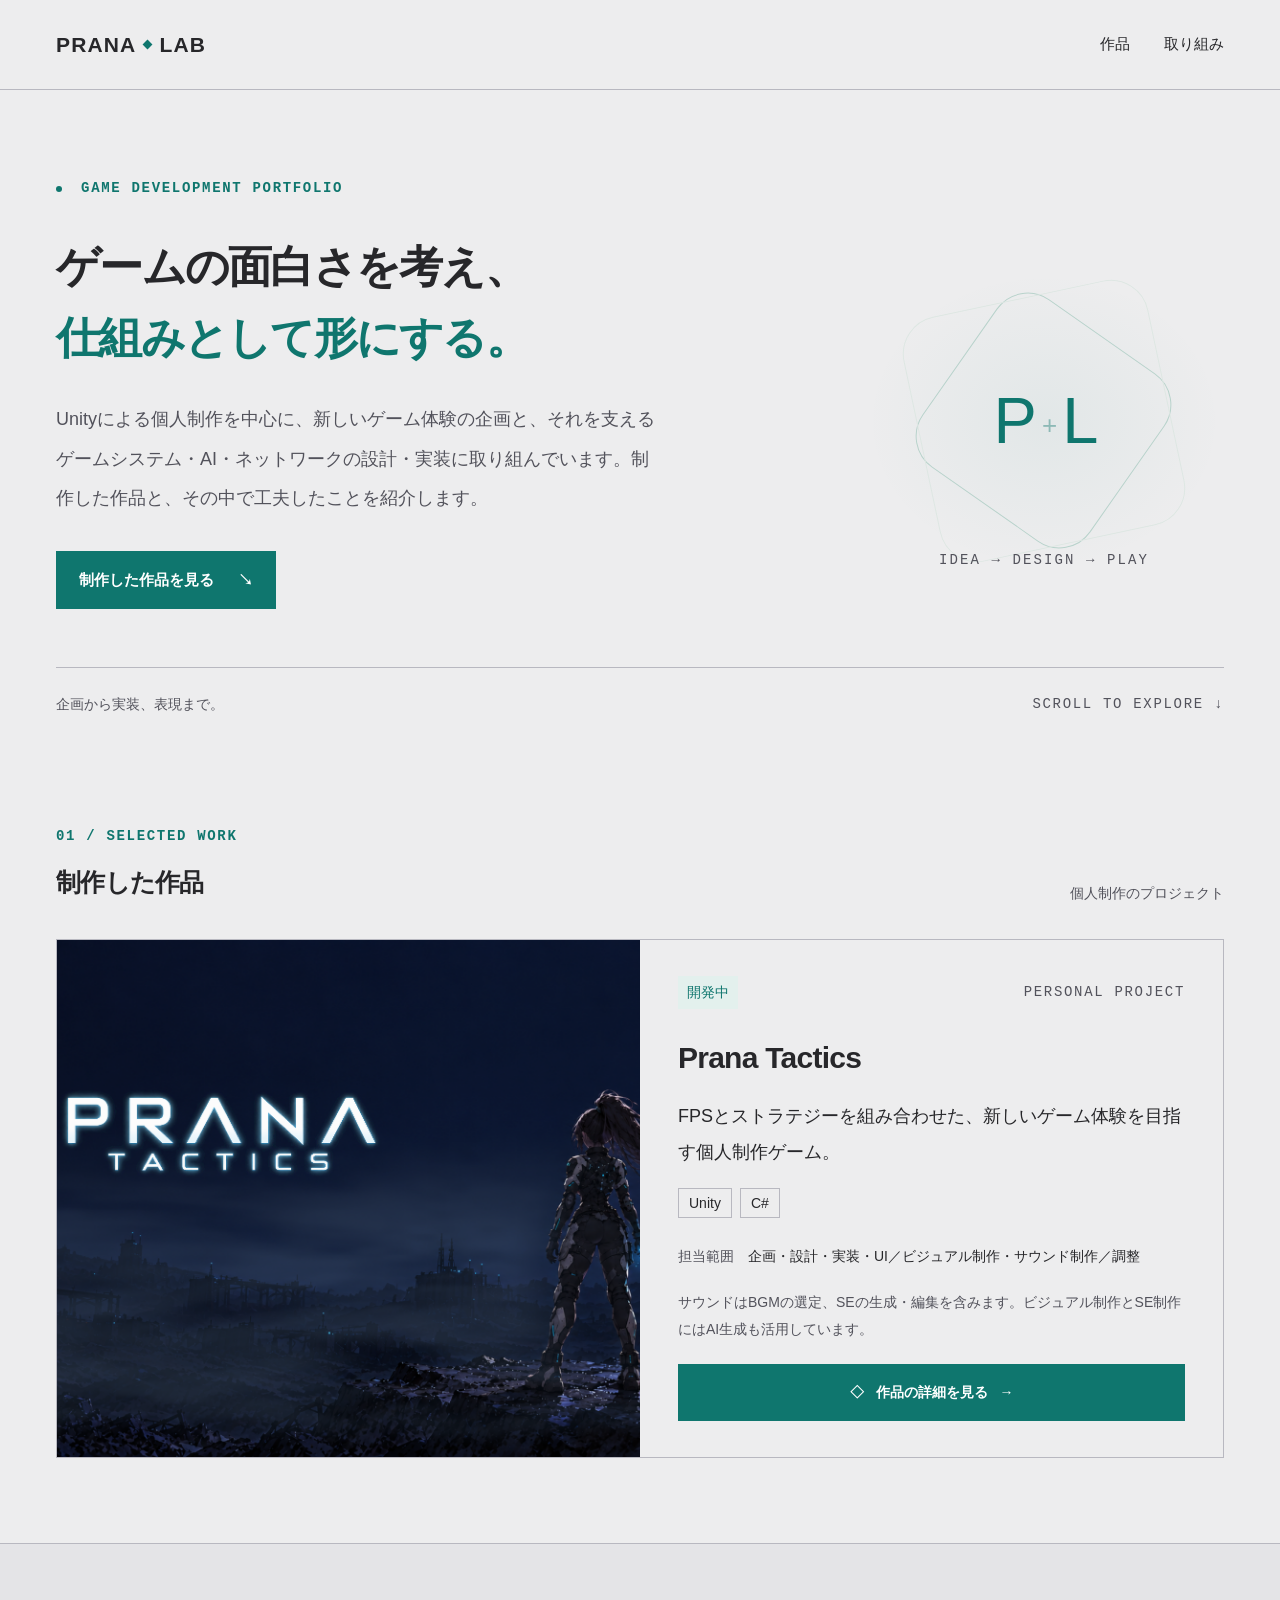
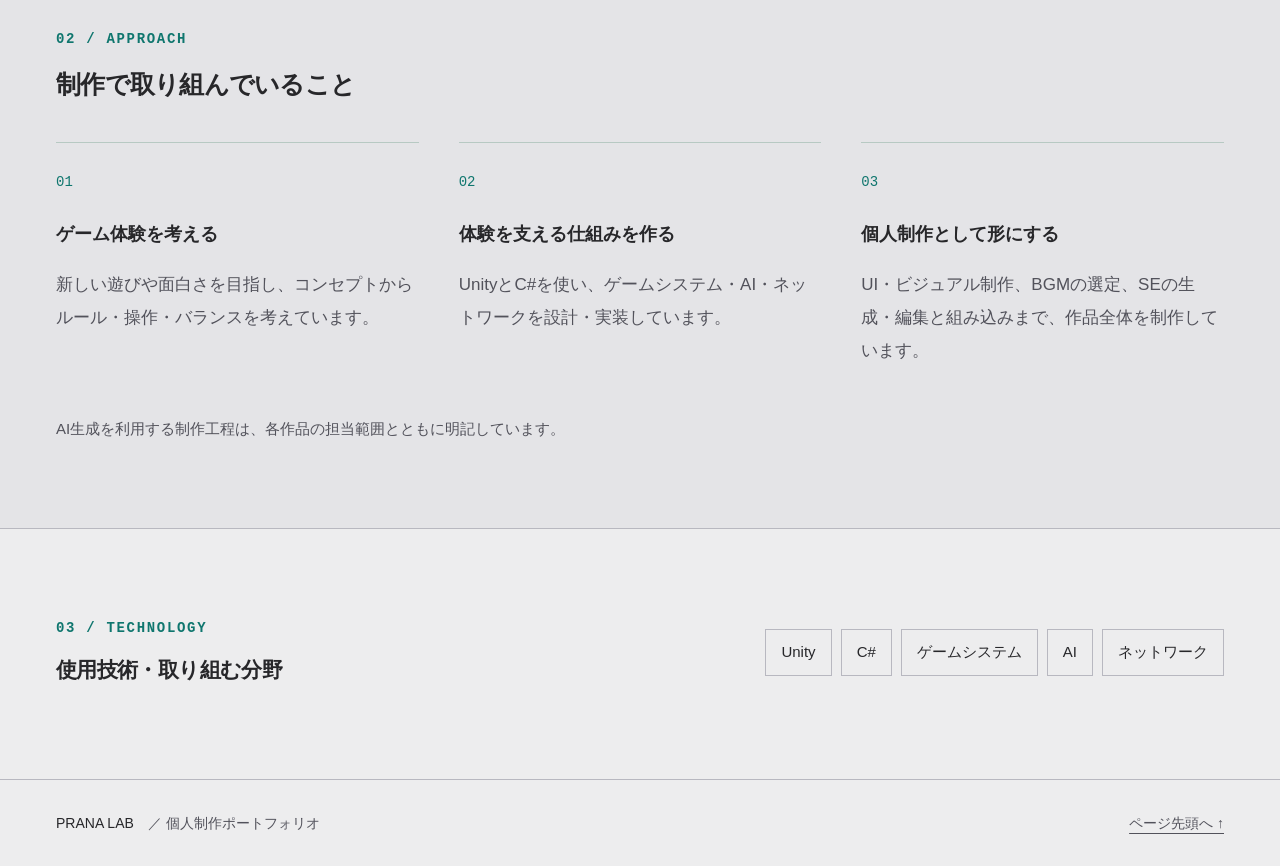
==== index.html @ 51e77785 "Initial Commit" ====
<!DOCTYPE html><html lang="ja"><head><meta charset="utf-8"><meta name="viewport" content="width=device-width, initial-scale=1"><meta name="description" content="PRANA LAB — ゲームの面白さを考え、仕組みとして形にする。Unityによる個人制作のポートフォリオ。"><meta name="referrer" content="no-referrer"><meta http-equiv="Content-Security-Policy" content="default-src 'self'; script-src 'self'; style-src 'self' 'unsafe-inline'; img-src 'self' blob: data:; media-src 'self' blob:; connect-src 'self'; object-src 'none'; base-uri 'self'; form-action 'self'"><title>ゲーム制作ポートフォリオ | PRANA LAB</title><link rel="icon" href="/favicon.svg" type="image/svg+xml"><link rel="stylesheet" href="/_astro/SiteLayout.D7xAakHT.css"></head><body><a class="skip-link" href="#main">本文へ移動</a><header class="site-header"><a class="wordmark" href="/" aria-label="PRANA LAB ホーム">PRANA<span class="wordmark-square"></span>LAB</a><nav aria-label="メインナビゲーション"><a href="/#projects">作品</a><a href="/#approach">取り組み</a></nav></header><main id="main"><section class="hero container" aria-labelledby="intro-title"><div class="eyebrow"><span class="status-dot"></span> GAME DEVELOPMENT PORTFOLIO</div><div class="hero-grid"><div><h1 id="intro-title">ゲームの面白さを考え、<br><span>仕組みとして形にする。</span></h1><p class="hero-description">Unityによる個人制作を中心に、新しいゲーム体験の企画と、それを支えるゲームシステム・AI・ネットワークの設計・実装に取り組んでいます。制作した作品と、その中で工夫したことを紹介します。</p><a class="button" href="#projects">制作した作品を見る <span aria-hidden="true">↘</span></a></div><div class="hero-mark" aria-hidden="true"><div class="orbit one"></div><div class="orbit two"></div><span class="hero-monogram">P<span>+</span>L</span><span class="hero-mark-label">IDEA → DESIGN → PLAY</span></div></div><div class="hero-bottom"><span>企画から実装、表現まで。</span><span class="mono">SCROLL TO EXPLORE ↓</span></div></section><section class="section container" id="projects" aria-labelledby="projects-title"><div class="section-heading"><div><span class="eyebrow">01 / SELECTED WORK</span><h2 id="projects-title">制作した作品</h2></div><span class="section-note">個人制作のプロジェクト</span></div><article class="project-card"><div class="project-art"><img src="/images/prana-tactics-public-card.webp" alt="Prana Tacticsの一般公開用代表画像" width="1200" height="800"></div><div class="project-copy"><div class="project-meta"><span class="badge">開発中</span><span class="mono">PERSONAL PROJECT</span></div><h3>Prana Tactics</h3><p class="project-description">FPSとストラテジーを組み合わせた、新しいゲーム体験を目指す個人制作ゲーム。</p><div class="tag-list"><span>Unity</span><span>C#</span></div><dl class="responsibility"><dt>担当範囲</dt><dd>企画・設計・実装・UI／ビジュアル制作・サウンド制作／調整</dd></dl><p class="small muted">サウンドはBGMの選定、SEの生成・編集を含みます。ビジュアル制作とSE制作にはAI生成も活用しています。</p><a class="button project-link" href="/projects/prana-tactics/"><span aria-hidden="true">◇</span> 作品の詳細を見る <span aria-hidden="true">→</span></a></div></article></section><section class="section approaches" id="approach" aria-labelledby="approach-title"><div class="container"><div class="section-heading"><div><span class="eyebrow">02 / APPROACH</span><h2 id="approach-title">制作で取り組んでいること</h2></div></div><div class="approach-grid"><article><span class="approach-number">01</span><h3>ゲーム体験を考える</h3><p>新しい遊びや面白さを目指し、コンセプトからルール・操作・バランスを考えています。</p></article><article><span class="approach-number">02</span><h3>体験を支える仕組みを作る</h3><p>UnityとC#を使い、ゲームシステム・AI・ネットワークを設計・実装しています。</p></article><article><span class="approach-number">03</span><h3>個人制作として形にする</h3><p>UI・ビジュアル制作、BGMの選定、SEの生成・編集と組み込みまで、作品全体を制作しています。</p></article></div><p class="small muted">AI生成を利用する制作工程は、各作品の担当範囲とともに明記しています。</p></div></section><section class="section container technology" aria-labelledby="technology-title"><div><span class="eyebrow">03 / TECHNOLOGY</span><h2 id="technology-title">使用技術・取り組む分野</h2></div><ul><li>Unity</li><li>C#</li><li>ゲームシステム</li><li>AI</li><li>ネットワーク</li></ul></section></main><footer class="site-footer"><span>PRANA LAB <span class="muted">／ 個人制作ポートフォリオ</span></span><a href="#main">ページ先頭へ ↑</a></footer></body></html>
---- _astro/SiteLayout.D7xAakHT.css ----
pre code.hljs{padding:1em;display:block;overflow-x:auto}code.hljs{padding:3px 5px}.hljs{color:#24292e;background:#fff}.hljs-doctag,.hljs-keyword,.hljs-meta .hljs-keyword,.hljs-template-tag,.hljs-template-variable,.hljs-type,.hljs-variable.language_{color:#d73a49}.hljs-title,.hljs-title.class_,.hljs-title.class_.inherited__,.hljs-title.function_{color:#6f42c1}.hljs-attr,.hljs-attribute,.hljs-literal,.hljs-meta,.hljs-number,.hljs-operator,.hljs-variable,.hljs-selector-attr,.hljs-selector-class,.hljs-selector-id{color:#005cc5}.hljs-regexp,.hljs-string,.hljs-meta .hljs-string{color:#032f62}.hljs-built_in,.hljs-symbol{color:#e36209}.hljs-comment,.hljs-code,.hljs-formula{color:#6a737d}.hljs-name,.hljs-quote,.hljs-selector-tag,.hljs-selector-pseudo{color:#22863a}.hljs-subst{color:#24292e}.hljs-section{color:#005cc5;font-weight:700}.hljs-bullet{color:#735c0f}.hljs-emphasis{color:#24292e;font-style:italic}.hljs-strong{color:#24292e;font-weight:700}.hljs-addition{color:#22863a;background-color:#f0fff4}.hljs-deletion{color:#b31d28;background-color:#ffeef0}:root{color-scheme:light;--bg:#ededee;--surface:#e4e4e7;--text:#27272a;--muted:#52525b;--line:#b8b8c0;--accent:#0f766e;--accent-soft:#e3f0ed;--max:1200px;font-feature-settings:"palt";scroll-behavior:smooth;scroll-padding-top:110px;font-family:-apple-system,BlinkMacSystemFont,Hiragino Kaku Gothic ProN,Yu Gothic,Meiryo,sans-serif}*{box-sizing:border-box}body{background:var(--bg);color:var(--text);-webkit-font-smoothing:antialiased;margin:0;font-size:18px;line-height:1.9}a{color:inherit;text-underline-offset:5px}button,input{font:inherit}button,a{-webkit-tap-highlight-color:transparent}button{cursor:pointer}button:disabled{cursor:wait;opacity:.6}button:focus-visible,a:focus-visible,input:focus-visible,summary:focus-visible{outline-offset:5px;outline:3px solid #14b8a6}[hidden]{display:none!important}.container{width:min(var(--max), calc(100% - 112px));margin-inline:auto}.mono,.eyebrow{letter-spacing:.12em;font-family:SFMono-Regular,Consolas,monospace;font-size:14px}.eyebrow{color:var(--accent);font-weight:600;display:block}.muted{color:var(--muted)}.small{font-size:15px;line-height:1.9}.site-header{border-bottom:1px solid var(--line);z-index:30;backdrop-filter:blur(12px);background:#ededeef7;justify-content:space-between;align-items:center;height:90px;padding:0 56px;display:flex;position:sticky;top:0}.wordmark{letter-spacing:.055em;align-items:center;gap:8px;font-family:Arial,sans-serif;font-size:21px;font-weight:800;text-decoration:none;display:flex}.wordmark-square{background:var(--accent);width:7px;height:7px;transform:rotate(45deg)}.site-header nav{align-items:center;gap:34px;font-size:15px;display:flex}.site-header nav a{text-decoration:none}.site-header nav a:hover{color:var(--accent);text-decoration:underline}.text-button{color:var(--accent);background:0 0;border:0;padding:8px;font-size:15px}.hero{padding-top:85px}.status-dot{background:var(--accent);border-radius:50%;width:6px;height:6px;margin-right:9px;display:inline-block}.hero-grid{grid-template-columns:1.35fr .65fr;align-items:center;gap:60px;margin-top:30px;display:grid}.hero h1{letter-spacing:-.04em;margin:0 0 25px;font-size:clamp(28px,3.4vw,49px);font-weight:650;line-height:1.65}.hero h1 span{color:var(--accent)}.hero-description{max-width:610px;color:var(--muted);margin:0 0 32px;font-size:18px;line-height:2.2}.button{background:var(--accent);color:#fff;border:1px solid var(--accent);justify-content:space-between;align-items:center;gap:24px;padding:14px 22px;font-size:15px;font-weight:600;text-decoration:none;transition:background .15s,transform .15s;display:inline-flex}.button:hover{background:#115e59;transform:translateY(-1px)}.hero-mark{background:radial-gradient(#0f766e0d,#0000 70%);place-items:center;height:300px;display:grid;position:relative}.hero-monogram{letter-spacing:-.06em;color:var(--accent);font-family:Arial,sans-serif;font-size:65px;font-weight:500}.hero-monogram>span{vertical-align:middle;opacity:.4;padding:0 9px;font-size:26px}.orbit{border:1px solid #b9d3cc;border-radius:38px;width:205px;height:205px;position:absolute;transform:rotate(35deg)}.orbit.two{border-color:#dee7e3;width:250px;height:250px;transform:rotate(-12deg)}.hero-mark-label{letter-spacing:.15em;color:var(--muted);font:14px monospace;position:absolute;bottom:3px}.hero-bottom{border-top:1px solid var(--line);color:var(--muted);justify-content:space-between;margin-top:58px;padding:23px 0;font-size:14px;display:flex}.section{padding-top:82px;padding-bottom:85px}.section-heading{justify-content:space-between;align-items:flex-end;gap:20px;margin-bottom:33px;display:flex}.section h2{letter-spacing:-.03em;margin:9px 0 0;font-size:25px;font-weight:600}.section-note{color:var(--muted);font-size:14px}.project-card{border:1px solid var(--line);background:var(--bg);grid-template-columns:1fr 1fr;display:grid}.project-art{background:#18181b;min-height:430px;overflow:hidden}.project-art img{object-fit:cover;width:100%;height:100%;display:block}.project-art-type{color:#dbeee9;background:radial-gradient(at 15% 85%,#123c37,#0000 70%),linear-gradient(120deg,#0000 45%,#30433f33 45% 46%,#0000 46%);flex-direction:column;justify-content:space-between;height:100%;min-height:430px;padding:38px 44px;display:flex;position:relative}.project-art-type>.mono{letter-spacing:.15em;color:#9bbab2;font-size:14px}.project-art-type>span:nth-child(2){letter-spacing:.06em;z-index:1;font-family:Arial,sans-serif;font-size:clamp(35px,4.5vw,68px);font-weight:300;line-height:1.12}.project-art-type strong{font-weight:750}.art-line{pointer-events:none;border:1px solid #5eead433;width:180px;height:180px;position:absolute;top:34px;right:24px;transform:rotate(30deg)}.project-copy{flex-direction:column;align-items:flex-start;padding:36px 38px;display:flex}.project-meta{justify-content:space-between;align-items:center;gap:20px;width:100%;display:flex}.project-meta .mono{color:var(--muted);font-size:14px}.badge{background:var(--accent-soft);color:var(--accent);padding:3px 9px;font-size:14px}.project-copy h3{letter-spacing:-.025em;margin:20px 0 12px;font-size:30px}.project-description{margin:0 0 18px;font-size:18px;line-height:2}.tag-list{gap:8px;display:flex}.tag-list span{border:1px solid var(--line);padding:1px 10px;font-size:14px}.responsibility{grid-template-columns:60px 1fr;gap:10px;margin:25px 0 5px;font-size:14px;display:grid}.responsibility dt{color:var(--muted)}.responsibility dd{margin:0}.project-copy>.small{margin-bottom:22px;font-size:14px}.project-link{justify-content:center;gap:12px;width:100%;margin-top:auto;font-size:14px}.approaches{background:var(--surface);border-block:1px solid var(--line)}.approach-grid{grid-template-columns:repeat(3,1fr);gap:40px;display:grid}.approach-grid article{border-top:1px solid #b7c9c3;padding-top:20px}.approach-number{color:var(--accent);font:14px monospace}.approach-grid h3{margin:20px 0 14px;font-size:18px;font-weight:600}.approach-grid p{color:var(--muted);font-size:17px;line-height:1.95}.approaches>.container>.small{margin:30px 0 0}.technology{justify-content:space-between;align-items:center;gap:40px;display:flex}.technology h2{font-size:21px}.technology ul{flex-wrap:wrap;gap:9px;max-width:520px;padding:0;list-style:none;display:flex}.technology li{border:1px solid var(--line);padding:8px 15px;font-size:15px}.site-footer{border-top:1px solid var(--line);justify-content:space-between;padding:30px 56px;font-size:14px;display:flex}.site-footer a{color:var(--muted)}.site-footer .muted{margin-left:10px;font-size:14px}.skip-link{z-index:100;background:var(--text);color:#fff;padding:10px;position:fixed;top:0;left:20px;transform:translateY(-110%)}.skip-link:focus{transform:none}.unlock-section{grid-template-columns:1fr 440px;align-items:center;gap:90px;min-height:calc(100vh - 175px);padding-block:100px;display:grid}.unlock-aside h1{letter-spacing:-.03em;margin:24px 0 20px;font-size:48px;line-height:1.3}.unlock-aside p{color:var(--muted);max-width:450px;font-size:18px}.back-link{color:var(--accent);margin-top:35px;font-size:15px;display:inline-block}.unlock-card{border:1px solid var(--line);background:var(--bg);padding:40px}.lock-symbol{color:var(--accent);font-size:30px}.unlock-card h2{margin:15px 0 7px;font-size:22px}.unlock-card>p{font-size:15px}.unlock-card form{margin-top:27px}.unlock-card label{margin-bottom:8px;font-size:15px;display:block}.password-field{border:1px solid #a1a1aa;margin-bottom:20px;display:flex}.password-field input{background:var(--bg);color:#27272a;border:0;width:100%;min-width:0;padding:12px;font:16px monospace}.password-field button{border:0;border-left:1px solid var(--line);background:var(--surface);min-width:65px;font-size:14px}.unlock-card .button{width:100%}.form-message{color:#b42318;min-height:1.8em;font-size:15px}.unlock-card>.small{margin-bottom:0;font-size:14px}.reading-bar{max-width:1380px;color:var(--muted);justify-content:space-between;margin:auto;padding:22px 40px;font-size:14px;display:flex}.project-navigation{border-block:1px solid var(--line);white-space:nowrap;justify-content:center;gap:30px;padding:10px 40px;font-size:15px;display:flex;overflow-x:auto}.project-navigation a{padding:8px 0;text-decoration:none}.project-navigation [aria-current]{color:var(--accent);box-shadow:0 2px var(--accent)}#breadcrumbs{overflow-wrap:anywhere;line-height:1.8}#breadcrumbs [aria-current=page]{color:var(--text);font-weight:600}.section-navigation{border:1px solid var(--line);border-left:3px solid var(--accent);background:var(--surface);max-width:1280px;margin:24px auto 0;padding:18px 22px}.section-navigation-label{margin:0 0 10px;font-size:16px;font-weight:600}.section-navigation-links{flex-wrap:wrap;gap:8px;display:flex}.section-navigation-links a{border:1px solid var(--line);border-radius:4px;padding:8px 12px;font-size:16px;text-decoration:none}.section-navigation-links a:hover{text-decoration:underline}.section-navigation-links [aria-current=page]{background:var(--text);border-color:var(--text);color:var(--surface);font-weight:600}.article-parent-navigation{border-top:1px solid var(--line);margin-top:48px;padding-top:24px}@media (width<=1360px){.section-navigation{margin-inline:40px}}@media (width<=760px){.section-navigation{margin:18px 20px 0;padding:16px}.section-navigation-links a{font-size:15px}}.reading-layout{grid-template-columns:260px minmax(0,1fr);gap:0;max-width:1360px;margin:auto;padding:55px 40px 110px;display:grid}.prose{border-left:2px solid var(--line);overflow-wrap:anywhere;min-width:0;padding-left:40px;font-size:18px;line-height:1.95}.prose h1{letter-spacing:-.02em;margin:0 0 30px;font-size:32px;line-height:1.6}.prose h2{border-bottom:1px solid var(--line);margin:65px 0 25px;padding-bottom:12px;font-size:28px}.prose h3{margin:38px 0 20px;font-size:22px}.prose h4{margin-top:34px;font-size:19px}.prose p{margin:18px 0}.prose a{color:var(--accent)}.prose table{border-collapse:collapse;width:100%;margin:24px 0;font-size:15px;display:block;overflow:auto}.prose th,.prose td{border:1px solid var(--line);vertical-align:top;text-align:left;min-width:115px;padding:12px}.prose th{background:var(--surface)}.prose code{background:var(--surface);padding:2px 4px;font-family:SFMono-Regular,Consolas,monospace;font-size:.85em}.prose pre{background:var(--surface);max-width:100%;margin:0;padding:20px;line-height:1.7;overflow:auto}.prose pre code{white-space:pre;padding:0;font-size:14px}.code-block{border:1px solid var(--line);margin:20px 0}.code-block summary{cursor:pointer;color:var(--accent);background:var(--surface);padding:10px 15px;font-size:15px}.article-toc{align-self:start;max-height:calc(100vh - 145px);padding:0 24px 0 0;position:sticky;top:115px;overflow:auto}.toc-label{letter-spacing:.1em;color:var(--muted);margin:0 0 20px;font:14px monospace}.article-toc nav{flex-direction:column;gap:12px;display:flex}.article-toc a{color:#3f3f46;font-size:14px;line-height:1.7;text-decoration:none}.article-toc a:hover,.article-toc a[data-active]{color:var(--accent);font-weight:600}.article-toc .toc-level-3{padding-left:10px;font-size:14px}.media-slot{background:var(--surface);border:1px solid var(--line);margin:30px 0}.media-fallback{min-height:180px;color:var(--muted);background:linear-gradient(140deg,#0000,#0f766e08);place-items:center;font-size:15px;display:grid}.media-slot figcaption{color:var(--muted);padding:15px 20px;font-size:14px;line-height:1.8}.media-slot img,.media-slot video{object-fit:contain;width:100%;height:auto;max-height:70vh;display:block}.media-image-button{background:0 0;border:0;width:100%;padding:0;display:block}.empty-page{min-height:70vh;padding-block:90px}.empty-page h1{font-size:35px}.project-overview .reading-layout{grid-template-columns:minmax(0,1fr);max-width:1050px}.project-overview .prose{border-left:0;padding-left:0}.project-overview .prose h1{font-size:44px}#mobile-toc-toggle{display:none}dialog{border:1px solid var(--line);background:var(--bg);max-width:95vw;max-height:95vh;color:var(--text);padding:48px 15px 15px}dialog::backdrop{background:#09090be6}dialog img{object-fit:contain;background:#11171c;max-width:88vw;max-height:80vh;display:block}dialog button{color:var(--text);background:0 0;border:0;padding:6px;position:absolute;top:10px;right:12px}@media (width>=1000px){body:has(.prose h1:first-child) .prose>h1:first-child{max-width:800px}}@media (width<=1000px){.container{width:calc(100% - 64px)}.site-header{height:78px;padding-inline:32px}.hero-grid{gap:25px}.hero-mark{height:250px}.hero h1{font-size:34px}.orbit.two{width:210px;height:210px}.orbit.one{width:170px;height:170px}.project-copy{padding:28px}.project-art-type{min-height:450px;padding:30px}.project-meta{flex-wrap:wrap;gap:5px}.approach-grid{gap:25px}.unlock-section{grid-template-columns:1fr 380px;gap:40px}.unlock-card{padding:30px}.reading-layout{grid-template-columns:230px minmax(0,1fr);padding-inline:30px}.prose{padding-left:28px}.technology{flex-direction:column;align-items:flex-start;gap:20px}}@media (width<=740px){:root{scroll-padding-top:95px}.container{width:calc(100% - 40px)}.site-header{flex-wrap:wrap;gap:8px;height:auto;min-height:78px;padding:12px 20px}.wordmark{font-size:18px}.site-header nav{flex-wrap:wrap;gap:14px;font-size:14px}.hero{padding-top:50px}.hero-grid{grid-template-columns:1fr;gap:0;margin-top:25px}.hero h1{letter-spacing:-.045em;font-size:32px;line-height:1.7}.hero-description{font-size:15px}.hero-mark{display:none}.hero-bottom{margin-top:40px;padding-block:20px}.hero-bottom .mono{letter-spacing:.03em;font-size:14px}.section{padding-block:55px}.section-heading{align-items:flex-start}.section h2{font-size:22px}.section-note{display:none}.project-card{grid-template-columns:1fr}.project-art{min-height:270px}.project-art-type{min-height:270px;padding:25px}.project-art-type>span:nth-child(2){font-size:46px}.art-line{width:140px;height:140px;top:60px}.project-copy{padding:27px 24px}.project-copy h3{font-size:28px}.project-description{font-size:17px}.project-meta{flex-wrap:nowrap}.responsibility{grid-template-columns:1fr;gap:2px}.project-copy>.small{font-size:14px}.project-link{gap:6px;padding:14px 9px;font-size:14px}.approach-grid{grid-template-columns:1fr;gap:30px}.approach-grid h3{margin-top:12px}.approach-grid p{font-size:15px}.technology ul{margin:0}.technology li{font-size:14px}.site-footer{flex-wrap:wrap;gap:10px;padding:25px 20px;font-size:14px}.site-footer .muted{margin:0;display:block}.unlock-section{grid-template-columns:1fr;gap:35px;min-height:75vh;padding-block:45px}.unlock-aside h1{margin:15px 0;font-size:35px}.unlock-aside p{font-size:15px}.back-link{margin-top:10px}.unlock-card{padding:28px 24px}.reading-bar{padding:18px 20px;font-size:14px}.project-navigation{justify-content:flex-start;gap:22px;padding-inline:20px;font-size:14px}.reading-layout{flex-direction:column;gap:0;padding:30px 20px 70px;display:flex}.prose{border-left:0;order:2;width:100%;padding-left:0;font-size:17px}.prose h1{font-size:25px}.prose h2{margin-top:45px;font-size:22px}.prose h3{font-size:17px}.article-toc{border:1px solid var(--line);background:var(--surface);border-bottom:2px solid #a1a1aa;order:1;width:100%;max-height:50vh;margin-bottom:30px;padding:20px;display:none;position:static}.article-toc.is-open{display:block}#mobile-toc-toggle{white-space:nowrap;font-size:14px;display:block}.project-overview .reading-layout{display:flex}.project-overview .prose h1{font-size:32px}.project-overview .article-toc{max-height:50vh}.prose pre{padding:14px}.prose pre code{font-size:14px}.media-fallback{min-height:135px}}@media (prefers-reduced-motion:reduce){:root{scroll-behavior:auto}*,:before,:after{transition:none!important;animation:none!important}}.showcase-page .reading-layout{grid-template-columns:minmax(0,1fr);max-width:1050px}.showcase-page .article-toc,.showcase-page #mobile-toc-toggle,.project-overview .article-toc,.project-overview #mobile-toc-toggle{display:none}.showcase-page .prose{border-left:0;padding-left:0}@media (width>=741px){.article-toc{grid-area:1/1}.prose{grid-area:1/2}.project-overview .prose,.showcase-page .prose{grid-column:1}}.diagram-slot{overscroll-behavior-inline:contain;max-width:100%;overflow-x:auto}.media-slot img.diagram-image{min-width:720px;max-height:none}dialog img.diagram-image{width:1000px;max-width:none;max-height:none}.model-gallery{grid-template-columns:repeat(4,minmax(0,1fr));gap:16px;margin:30px 0;display:grid}.model-gallery .media-slot{min-width:0;margin:0}.model-gallery .media-fallback{aspect-ratio:680/720;min-height:0}.model-gallery figcaption{text-align:center;padding:12px 8px}.model-frame{background:#202123;position:relative;overflow:hidden}.media-slot .model-frame img{height:auto;max-height:none;position:absolute}@media (width<=740px){.model-gallery{grid-template-columns:repeat(2,minmax(0,1fr))}}.asset-gallery{grid-template-columns:repeat(3,minmax(0,1fr));gap:16px;margin:30px 0;display:grid}.asset-gallery .media-slot{min-width:0;margin:0}.asset-gallery .media-slot:not(.artwork-slot--icon){grid-column:1/-1}.asset-gallery .artwork-slot--logo{justify-self:center;width:min(100%,300px)}.artwork-slot .media-image-button{background:#11171c}.artwork-slot figcaption{text-align:center;padding:12px 8px}
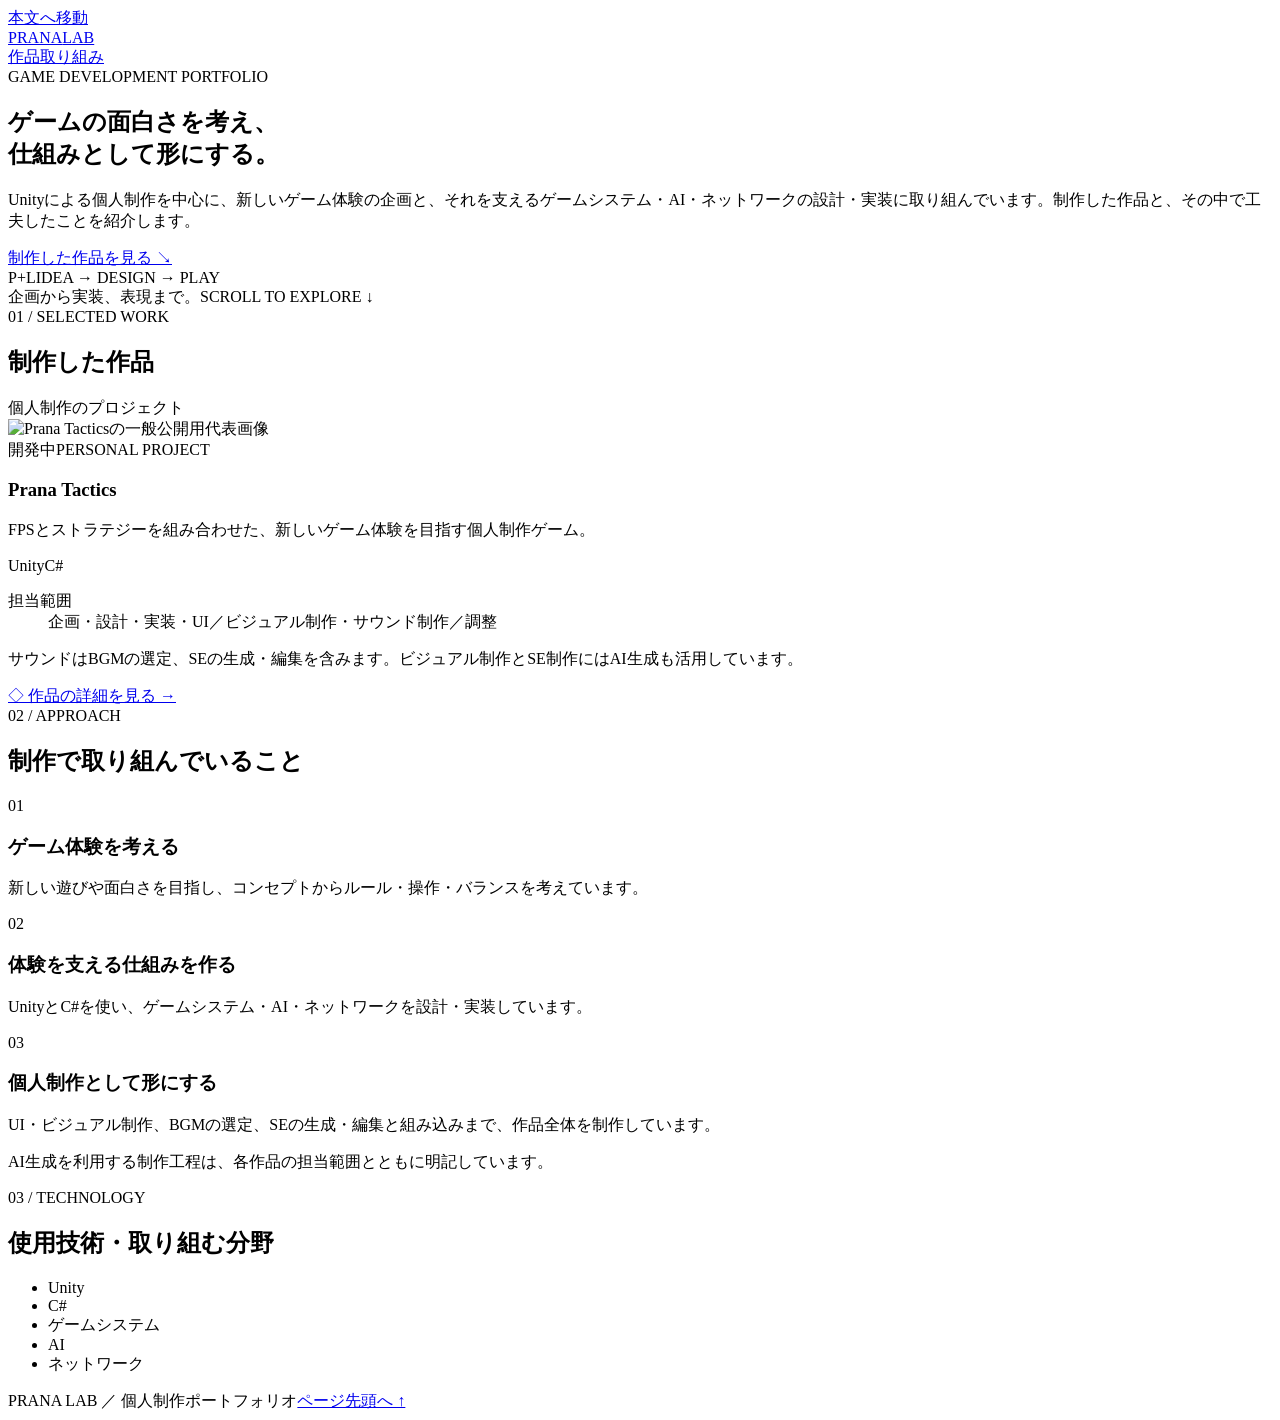
==== commit 46f251a1: "Update" ====
--- a/index.html
+++ b/index.html
@@ -1 +1 @@
-<!DOCTYPE html><html lang="ja"><head><meta charset="utf-8"><meta name="viewport" content="width=device-width, initial-scale=1"><meta name="description" content="PRANA LAB — ゲームの面白さを考え、仕組みとして形にする。Unityによる個人制作のポートフォリオ。"><meta name="referrer" content="no-referrer"><meta http-equiv="Content-Security-Policy" content="default-src 'self'; script-src 'self'; style-src 'self' 'unsafe-inline'; img-src 'self' blob: data:; media-src 'self' blob:; connect-src 'self'; object-src 'none'; base-uri 'self'; form-action 'self'"><title>ゲーム制作ポートフォリオ | PRANA LAB</title><link rel="icon" href="/favicon.svg" type="image/svg+xml"><link rel="stylesheet" href="/_astro/SiteLayout.D7xAakHT.css"></head><body><a class="skip-link" href="#main">本文へ移動</a><header class="site-header"><a class="wordmark" href="/" aria-label="PRANA LAB ホーム">PRANA<span class="wordmark-square"></span>LAB</a><nav aria-label="メインナビゲーション"><a href="/#projects">作品</a><a href="/#approach">取り組み</a></nav></header><main id="main"><section class="hero container" aria-labelledby="intro-title"><div class="eyebrow"><span class="status-dot"></span> GAME DEVELOPMENT PORTFOLIO</div><div class="hero-grid"><div><h1 id="intro-title">ゲームの面白さを考え、<br><span>仕組みとして形にする。</span></h1><p class="hero-description">Unityによる個人制作を中心に、新しいゲーム体験の企画と、それを支えるゲームシステム・AI・ネットワークの設計・実装に取り組んでいます。制作した作品と、その中で工夫したことを紹介します。</p><a class="button" href="#projects">制作した作品を見る <span aria-hidden="true">↘</span></a></div><div class="hero-mark" aria-hidden="true"><div class="orbit one"></div><div class="orbit two"></div><span class="hero-monogram">P<span>+</span>L</span><span class="hero-mark-label">IDEA → DESIGN → PLAY</span></div></div><div class="hero-bottom"><span>企画から実装、表現まで。</span><span class="mono">SCROLL TO EXPLORE ↓</span></div></section><section class="section container" id="projects" aria-labelledby="projects-title"><div class="section-heading"><div><span class="eyebrow">01 / SELECTED WORK</span><h2 id="projects-title">制作した作品</h2></div><span class="section-note">個人制作のプロジェクト</span></div><article class="project-card"><div class="project-art"><img src="/images/prana-tactics-public-card.webp" alt="Prana Tacticsの一般公開用代表画像" width="1200" height="800"></div><div class="project-copy"><div class="project-meta"><span class="badge">開発中</span><span class="mono">PERSONAL PROJECT</span></div><h3>Prana Tactics</h3><p class="project-description">FPSとストラテジーを組み合わせた、新しいゲーム体験を目指す個人制作ゲーム。</p><div class="tag-list"><span>Unity</span><span>C#</span></div><dl class="responsibility"><dt>担当範囲</dt><dd>企画・設計・実装・UI／ビジュアル制作・サウンド制作／調整</dd></dl><p class="small muted">サウンドはBGMの選定、SEの生成・編集を含みます。ビジュアル制作とSE制作にはAI生成も活用しています。</p><a class="button project-link" href="/projects/prana-tactics/"><span aria-hidden="true">◇</span> 作品の詳細を見る <span aria-hidden="true">→</span></a></div></article></section><section class="section approaches" id="approach" aria-labelledby="approach-title"><div class="container"><div class="section-heading"><div><span class="eyebrow">02 / APPROACH</span><h2 id="approach-title">制作で取り組んでいること</h2></div></div><div class="approach-grid"><article><span class="approach-number">01</span><h3>ゲーム体験を考える</h3><p>新しい遊びや面白さを目指し、コンセプトからルール・操作・バランスを考えています。</p></article><article><span class="approach-number">02</span><h3>体験を支える仕組みを作る</h3><p>UnityとC#を使い、ゲームシステム・AI・ネットワークを設計・実装しています。</p></article><article><span class="approach-number">03</span><h3>個人制作として形にする</h3><p>UI・ビジュアル制作、BGMの選定、SEの生成・編集と組み込みまで、作品全体を制作しています。</p></article></div><p class="small muted">AI生成を利用する制作工程は、各作品の担当範囲とともに明記しています。</p></div></section><section class="section container technology" aria-labelledby="technology-title"><div><span class="eyebrow">03 / TECHNOLOGY</span><h2 id="technology-title">使用技術・取り組む分野</h2></div><ul><li>Unity</li><li>C#</li><li>ゲームシステム</li><li>AI</li><li>ネットワーク</li></ul></section></main><footer class="site-footer"><span>PRANA LAB <span class="muted">／ 個人制作ポートフォリオ</span></span><a href="#main">ページ先頭へ ↑</a></footer></body></html>+<!DOCTYPE html><html lang="ja"><head><meta charset="utf-8"><meta name="viewport" content="width=device-width, initial-scale=1"><meta name="description" content="PRANA LAB — ゲームの面白さを考え、仕組みとして形にする。Unityによる個人制作のポートフォリオ。"><meta name="referrer" content="no-referrer"><meta http-equiv="Content-Security-Policy" content="default-src 'self'; script-src 'self'; style-src 'self' 'unsafe-inline'; img-src 'self' blob: data:; media-src 'self' blob:; connect-src 'self'; object-src 'none'; base-uri 'self'; form-action 'self'"><title>ゲーム制作ポートフォリオ | PRANA LAB</title><link rel="icon" href="/Portfolio/favicon.svg" type="image/svg+xml"><link rel="stylesheet" href="/Portfolio/_astro/SiteLayout.D7xAakHT.css"></head><body><a class="skip-link" href="#main">本文へ移動</a><header class="site-header"><a class="wordmark" href="/Portfolio/" aria-label="PRANA LAB ホーム">PRANA<span class="wordmark-square"></span>LAB</a><nav aria-label="メインナビゲーション"><a href="/Portfolio/#projects">作品</a><a href="/Portfolio/#approach">取り組み</a></nav></header><main id="main"><section class="hero container" aria-labelledby="intro-title"><div class="eyebrow"><span class="status-dot"></span> GAME DEVELOPMENT PORTFOLIO</div><div class="hero-grid"><div><h1 id="intro-title">ゲームの面白さを考え、<br><span>仕組みとして形にする。</span></h1><p class="hero-description">Unityによる個人制作を中心に、新しいゲーム体験の企画と、それを支えるゲームシステム・AI・ネットワークの設計・実装に取り組んでいます。制作した作品と、その中で工夫したことを紹介します。</p><a class="button" href="#projects">制作した作品を見る <span aria-hidden="true">↘</span></a></div><div class="hero-mark" aria-hidden="true"><div class="orbit one"></div><div class="orbit two"></div><span class="hero-monogram">P<span>+</span>L</span><span class="hero-mark-label">IDEA → DESIGN → PLAY</span></div></div><div class="hero-bottom"><span>企画から実装、表現まで。</span><span class="mono">SCROLL TO EXPLORE ↓</span></div></section><section class="section container" id="projects" aria-labelledby="projects-title"><div class="section-heading"><div><span class="eyebrow">01 / SELECTED WORK</span><h2 id="projects-title">制作した作品</h2></div><span class="section-note">個人制作のプロジェクト</span></div><article class="project-card"><div class="project-art"><img src="/Portfolio/images/prana-tactics-public-card.webp" alt="Prana Tacticsの一般公開用代表画像" width="1200" height="800"></div><div class="project-copy"><div class="project-meta"><span class="badge">開発中</span><span class="mono">PERSONAL PROJECT</span></div><h3>Prana Tactics</h3><p class="project-description">FPSとストラテジーを組み合わせた、新しいゲーム体験を目指す個人制作ゲーム。</p><div class="tag-list"><span>Unity</span><span>C#</span></div><dl class="responsibility"><dt>担当範囲</dt><dd>企画・設計・実装・UI／ビジュアル制作・サウンド制作／調整</dd></dl><p class="small muted">サウンドはBGMの選定、SEの生成・編集を含みます。ビジュアル制作とSE制作にはAI生成も活用しています。</p><a class="button project-link" href="/Portfolio/projects/prana-tactics/"><span aria-hidden="true">◇</span> 作品の詳細を見る <span aria-hidden="true">→</span></a></div></article></section><section class="section approaches" id="approach" aria-labelledby="approach-title"><div class="container"><div class="section-heading"><div><span class="eyebrow">02 / APPROACH</span><h2 id="approach-title">制作で取り組んでいること</h2></div></div><div class="approach-grid"><article><span class="approach-number">01</span><h3>ゲーム体験を考える</h3><p>新しい遊びや面白さを目指し、コンセプトからルール・操作・バランスを考えています。</p></article><article><span class="approach-number">02</span><h3>体験を支える仕組みを作る</h3><p>UnityとC#を使い、ゲームシステム・AI・ネットワークを設計・実装しています。</p></article><article><span class="approach-number">03</span><h3>個人制作として形にする</h3><p>UI・ビジュアル制作、BGMの選定、SEの生成・編集と組み込みまで、作品全体を制作しています。</p></article></div><p class="small muted">AI生成を利用する制作工程は、各作品の担当範囲とともに明記しています。</p></div></section><section class="section container technology" aria-labelledby="technology-title"><div><span class="eyebrow">03 / TECHNOLOGY</span><h2 id="technology-title">使用技術・取り組む分野</h2></div><ul><li>Unity</li><li>C#</li><li>ゲームシステム</li><li>AI</li><li>ネットワーク</li></ul></section></main><footer class="site-footer"><span>PRANA LAB <span class="muted">／ 個人制作ポートフォリオ</span></span><a href="#main">ページ先頭へ ↑</a></footer></body></html>
